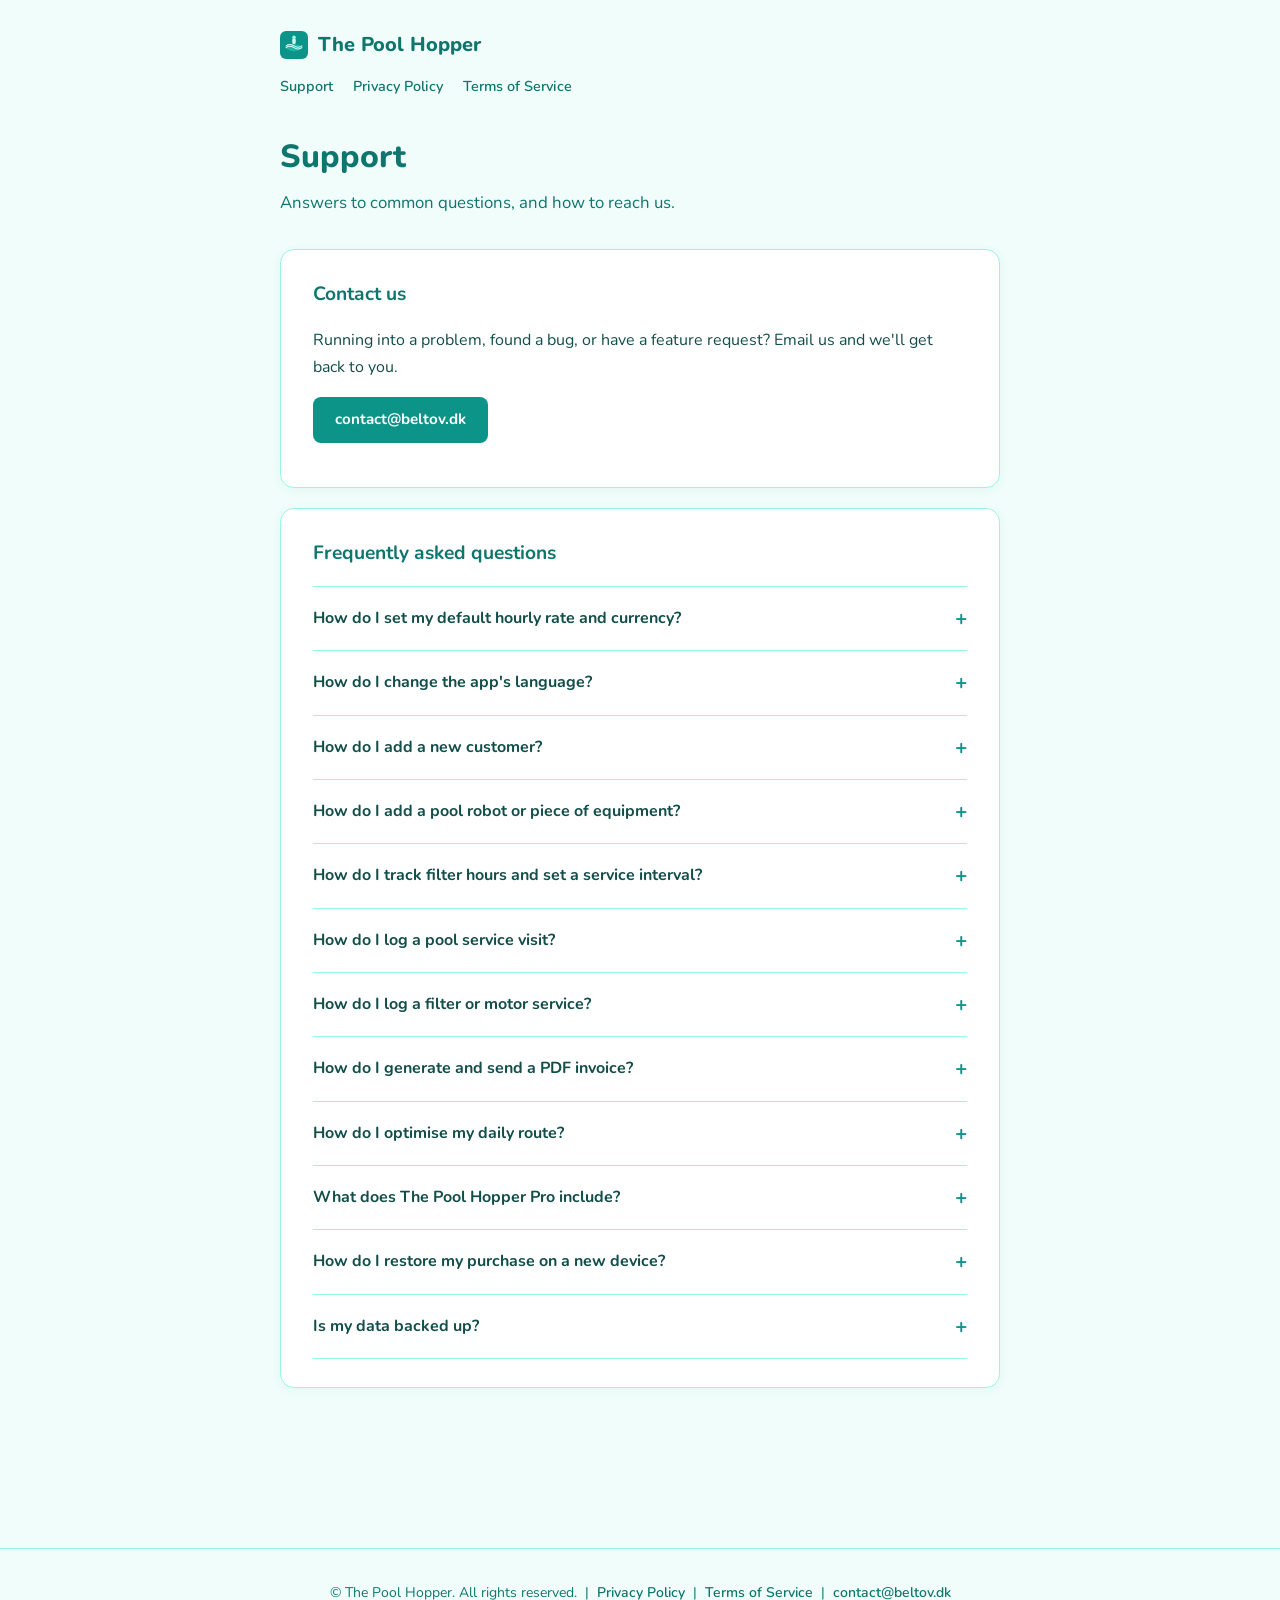
==== support/index.html @ 52fe0733 "refactor: restructure to match pane/yard hopper — subdirs for support/privacy/terms, shared style.cs" ====
<!doctype html>
<html lang="en">
<head>
  <meta charset="utf-8">
  <meta name="viewport" content="width=device-width, initial-scale=1">
  <title>Support — The Pool Hopper</title>
  <meta name="description" content="Get help with The Pool Hopper: contact us or browse frequently asked questions.">
  <link rel="preconnect" href="https://fonts.googleapis.com">
  <link rel="preconnect" href="https://fonts.gstatic.com" crossorigin>
  <link href="https://fonts.googleapis.com/css2?family=Nunito:wght@400;600;700;800&display=swap" rel="stylesheet">
  <link rel="stylesheet" href="../style.css">
</head>
<body>
<div class="wrap">

  <a class="brand" href="../">
    <svg width="28" height="28" viewBox="0 0 64 64" fill="none" xmlns="http://www.w3.org/2000/svg">
      <rect width="64" height="64" rx="14" fill="#0D9488"/>
      <ellipse cx="32" cy="38" rx="18" ry="8" fill="#2DD4BF" opacity="0.5"/>
      <path d="M14 34 Q22 28 32 34 Q42 40 50 34" stroke="#E0FEFA" stroke-width="2.5" fill="none" stroke-linecap="round"/>
      <path d="M14 38 Q22 32 32 38 Q42 44 50 38" stroke="#E0FEFA" stroke-width="2.5" fill="none" stroke-linecap="round"/>
      <rect x="28" y="16" width="8" height="14" rx="4" fill="#CCFBF1"/>
      <circle cx="32" cy="14" r="4" fill="#99F6E4"/>
    </svg>
    <span>The Pool Hopper</span>
  </a>

  <nav>
    <a href="./">Support</a>
    <a href="../privacy">Privacy Policy</a>
    <a href="../terms">Terms of Service</a>
  </nav>

  <h1>Support</h1>
  <p class="subtitle">Answers to common questions, and how to reach us.</p>

  <section>
    <div class="card">
      <h2>Contact us</h2>
      <p>Running into a problem, found a bug, or have a feature request? Email us and we'll get back to you.</p>
      <p><a class="button" href="mailto:contact@beltov.dk">contact@beltov.dk</a></p>
    </div>
  </section>

  <section>
    <div class="card">
      <h2>Frequently asked questions</h2>

      <details>
        <summary>How do I set my default hourly rate and currency?</summary>
        <p>Go to <strong>Settings</strong> and set your default hourly rate and preferred currency. These pre-fill every new job automatically, saving time in the field.</p>
      </details>

      <details>
        <summary>How do I change the app's language?</summary>
        <p>Go to <strong>Settings → Language</strong> and pick from the list, or choose "System default" to follow your device's language automatically.</p>
      </details>

      <details>
        <summary>How do I add a new customer?</summary>
        <p>Open <strong>New Job</strong>, tap the customer field, and choose "Add New Customer." You only need to do this once — they'll appear in every future job. For fuller details (address, email, phone, default rate) manage customers from the Invoices tab.</p>
      </details>

      <details>
        <summary>How do I add a pool robot or piece of equipment?</summary>
        <p>Go to the <strong>Equipment &amp; Maintenance</strong> tab and tap the + button. Add your pool vacuums, robotic cleaners, filter pumps, salt chlorine cells, and test kits. The Pool Hopper automatically tracks filter hours and motor hours as you log jobs, and alerts you when service is due.</p>
      </details>

      <details>
        <summary>How do I track filter hours and set a service interval?</summary>
        <p>When adding or editing equipment, set the <strong>Filter interval (hrs)</strong> field. Once the robot has run that many hours since its last filter replacement, the app shows a "Filter due" reminder on your dashboard and equipment card. After you log a <em>Filter Replacement</em> service event, the counter resets to zero automatically.</p>
      </details>

      <details>
        <summary>How do I log a pool service visit?</summary>
        <p>Tap <strong>New Job</strong>, select the customer and service date, choose the activities performed (chemical test, skim &amp; vacuum, shock, backwash, etc.), add the hours, and optionally attach before/after photos. Tap Save — the job is instantly available for invoicing.</p>
      </details>

      <details>
        <summary>How do I log a filter or motor service?</summary>
        <p>Go to <strong>Equipment &amp; Maintenance</strong>, find your robot, and tap <strong>Log Service</strong>. Select <em>Filter Replacement</em> (automatically resets filter hours) or the relevant task for your service. Add any parts used, the service date, and save.</p>
      </details>

      <details>
        <summary>How do I generate and send a PDF invoice?</summary>
        <p>Open the <strong>Invoices</strong> tab, create or find the invoice, then tap <strong>Export PDF</strong>. You can share it directly via email, AirDrop, or any app on your device.</p>
      </details>

      <details>
        <summary>How do I optimise my daily route?</summary>
        <p>In the <strong>Route</strong> tab, add your stops for the day and tap <strong>Optimise Route</strong> to reorder by shortest drive time. Each stop opens Maps navigation with one tap.</p>
      </details>

      <details>
        <summary>What does The Pool Hopper Pro include?</summary>
        <p>Pro unlocks unlimited jobs and customers, PDF invoice generation, route optimisation, equipment maintenance tracking with automatic hour resets, photo attachments, expense tracking, profit &amp; loss reports, and Household Cloud Sync across devices.</p>
      </details>

      <details>
        <summary>How do I restore my purchase on a new device?</summary>
        <p>Open the app, go to <strong>Settings → Restore Purchases</strong>. Make sure you're signed in with the same Apple ID used for the original purchase.</p>
      </details>

      <details>
        <summary>Is my data backed up?</summary>
        <p>All data is stored locally on your device (offline-first). Enable <strong>Household Cloud Sync</strong> (Pro feature) to sync across multiple devices. We also recommend enabling iCloud backup on your iPhone so your data is included in Apple's standard device backup.</p>
      </details>

    </div>
  </section>

</div>

<footer>
  &copy; The Pool Hopper. All rights reserved. &nbsp;|&nbsp;
  <a href="../privacy">Privacy Policy</a> &nbsp;|&nbsp;
  <a href="../terms">Terms of Service</a> &nbsp;|&nbsp;
  <a href="mailto:contact@beltov.dk">contact@beltov.dk</a>
</footer>

</body>
</html>
---- style.css ----
/* ─── The Pool Hopper — shared site styles ─── */
:root {
  --primary:      #0D9488;
  --primary-dark: #0F766E;
  --accent:       #2DD4BF;
  --bg:           #F0FDFA;
  --surface:      #FFFFFF;
  --text:         #134E4A;
  --text-muted:   #0F766E;
  --border:       #99F6E4;
}

*, *::before, *::after { box-sizing: border-box; }

body {
  font-family: 'Nunito', -apple-system, BlinkMacSystemFont, 'Segoe UI', sans-serif;
  background: var(--bg);
  color: var(--text);
  margin: 0;
  padding: 0;
  line-height: 1.7;
}

.wrap {
  max-width: 760px;
  margin: 0 auto;
  padding: 0 20px 80px;
}

/* ── Brand / nav ── */
.brand {
  display: inline-flex;
  align-items: center;
  gap: 10px;
  font-size: 20px;
  font-weight: 800;
  color: var(--primary-dark);
  text-decoration: none;
  padding: 28px 0 8px;
}
.brand svg { flex-shrink: 0; }

nav {
  margin: 4px 0 32px;
  font-size: 0.9rem;
}
nav a {
  margin-right: 16px;
  font-weight: 600;
  color: var(--text-muted);
  text-decoration: none;
}
nav a:hover { color: var(--primary-dark); text-decoration: underline; }

/* ── Typography ── */
h1 { font-size: 2rem; font-weight: 800; margin: 8px 0 4px; color: var(--primary-dark); }
h2 { font-size: 1.2rem; font-weight: 700; color: var(--primary-dark); margin-top: 0; }
h3 { font-size: 1rem; font-weight: 700; color: var(--primary-dark); }
.subtitle { color: var(--text-muted); margin: 0 0 32px; font-size: 1.05rem; }

a { color: var(--primary); text-decoration: none; }
a:hover { text-decoration: underline; }

/* ── Cards ── */
.card {
  background: var(--surface);
  border: 1px solid var(--border);
  border-radius: 14px;
  padding: 28px 32px;
  margin-bottom: 20px;
  box-shadow: 0 2px 10px rgba(13,148,136,.06);
}

section { margin-bottom: 4px; }

/* ── Button ── */
.button {
  display: inline-block;
  background: var(--primary);
  color: #fff !important;
  padding: 10px 22px;
  border-radius: 8px;
  font-weight: 700;
  text-decoration: none !important;
  font-size: 0.95rem;
  transition: background .15s;
}
.button:hover { background: var(--primary-dark); }

/* ── Details / FAQ ── */
details {
  border-top: 1px solid var(--border);
  padding: 14px 0;
}
details:last-child { border-bottom: 1px solid var(--border); }
summary {
  font-weight: 700;
  cursor: pointer;
  list-style: none;
  display: flex;
  justify-content: space-between;
  align-items: center;
  gap: 12px;
}
summary::-webkit-details-marker { display: none; }
summary::after { content: '+'; font-size: 1.3rem; color: var(--primary); flex-shrink: 0; }
details[open] summary::after { content: '−'; }
details p { margin: 10px 0 0; }

/* ── Feature grid (home) ── */
.features {
  display: grid;
  grid-template-columns: repeat(auto-fit, minmax(200px, 1fr));
  gap: 16px;
  margin-top: 8px;
}
.feature {
  background: var(--bg);
  border: 1px solid var(--border);
  border-radius: 10px;
  padding: 18px 20px;
}
.feature .icon { font-size: 1.6rem; margin-bottom: 6px; }
.feature h3 { margin: 0 0 4px; font-size: 0.95rem; }
.feature p { margin: 0; font-size: 0.88rem; color: var(--text-muted); }

/* ── Footer ── */
footer {
  text-align: center;
  padding: 32px 20px;
  color: var(--text-muted);
  font-size: 14px;
  border-top: 1px solid var(--border);
  margin-top: 60px;
}
footer a { color: var(--text-muted); font-weight: 600; }
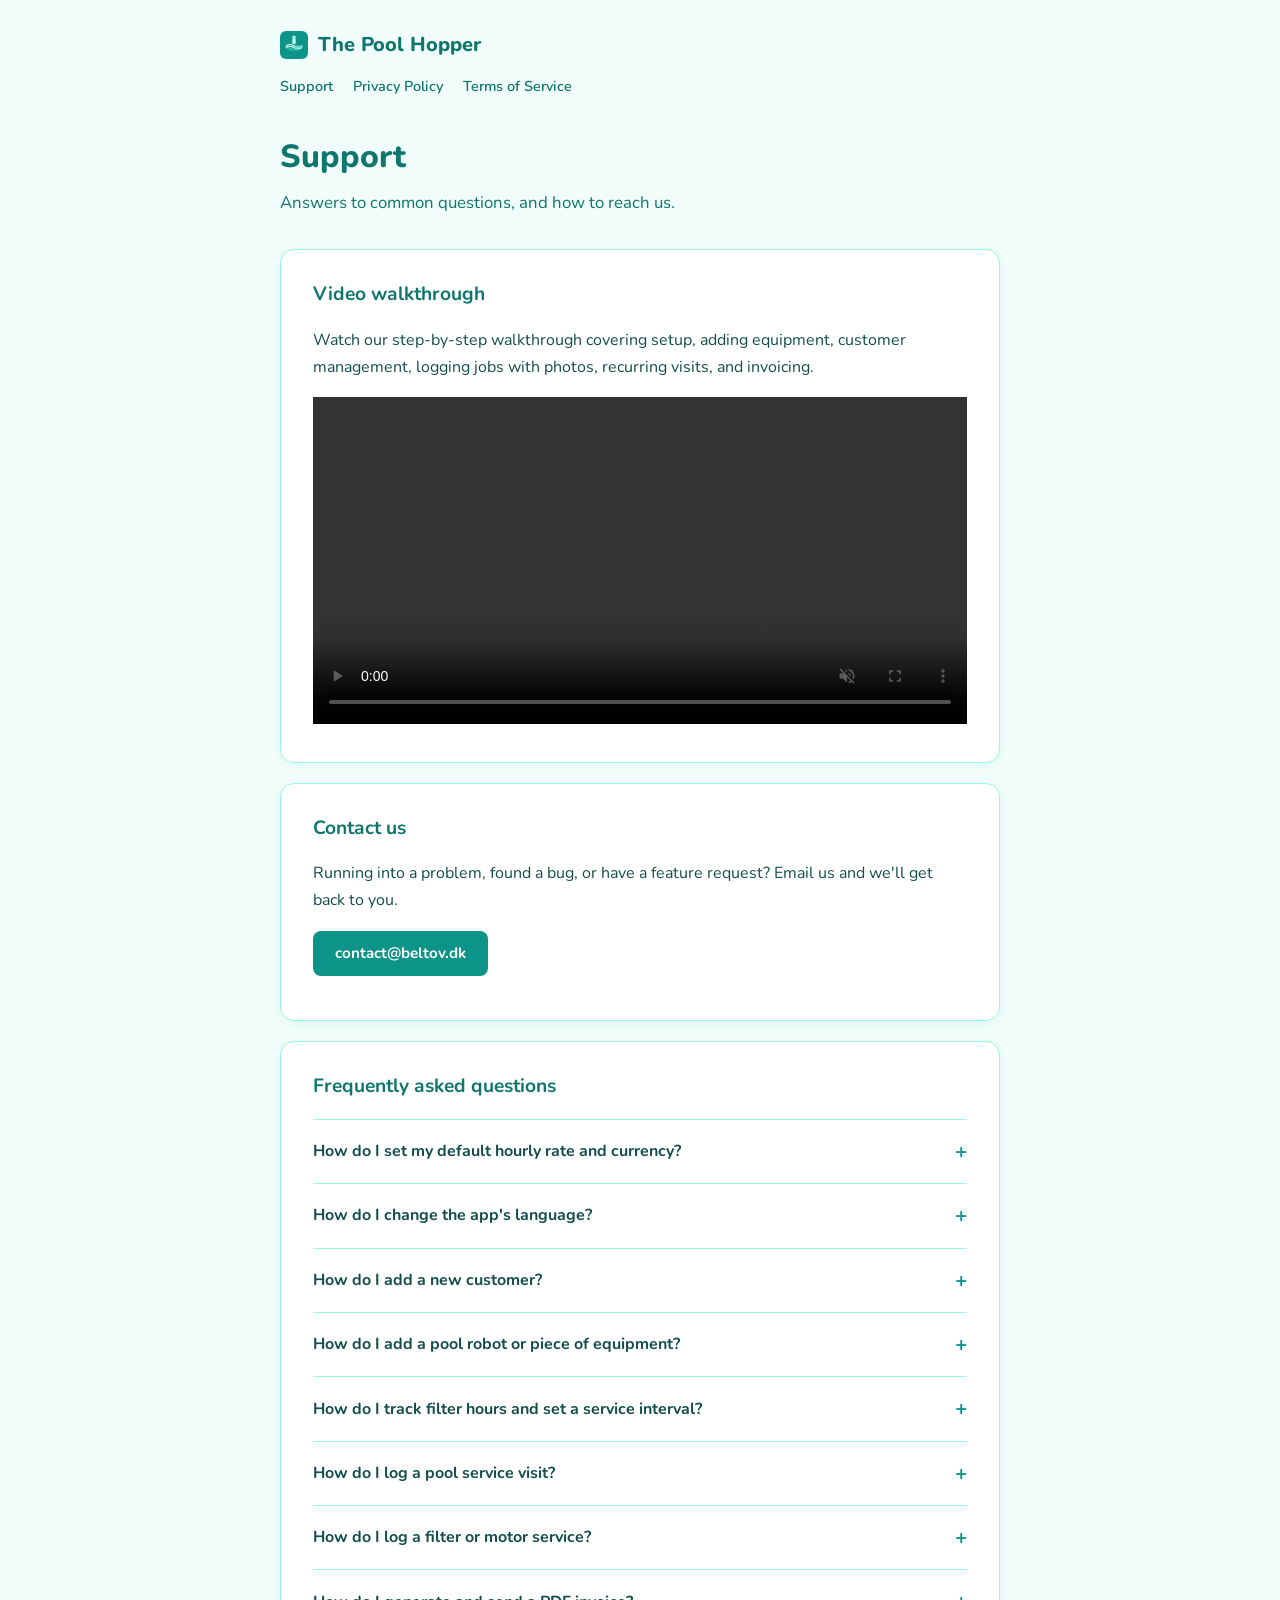
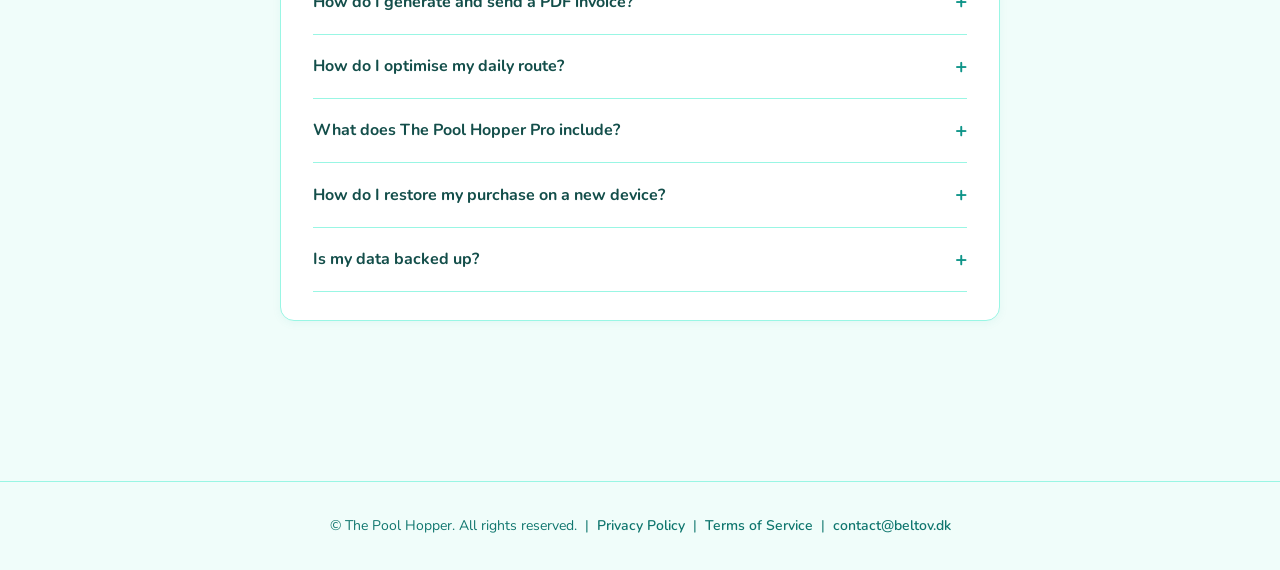
==== commit 61180f83: "feat: add video section to support page" ====
--- a/support/index.html
+++ b/support/index.html
@@ -33,6 +33,19 @@
 
   <h1>Support</h1>
   <p class="subtitle">Answers to common questions, and how to reach us.</p>
+
+  <section>
+    <div class="card">
+      <h2>Video walkthrough</h2>
+      <p>Watch our step-by-step walkthrough covering setup, adding equipment, customer management, logging jobs with photos, recurring visits, and invoicing.</p>
+      <div class="video-wrap">
+        <video controls muted preload="metadata" width="100%">
+          <source src="../assets/getting-started-walkthrough.mp4" type="video/mp4">
+          Your browser does not support the video tag.
+        </video>
+      </div>
+    </div>
+  </section>
 
   <section>
     <div class="card">
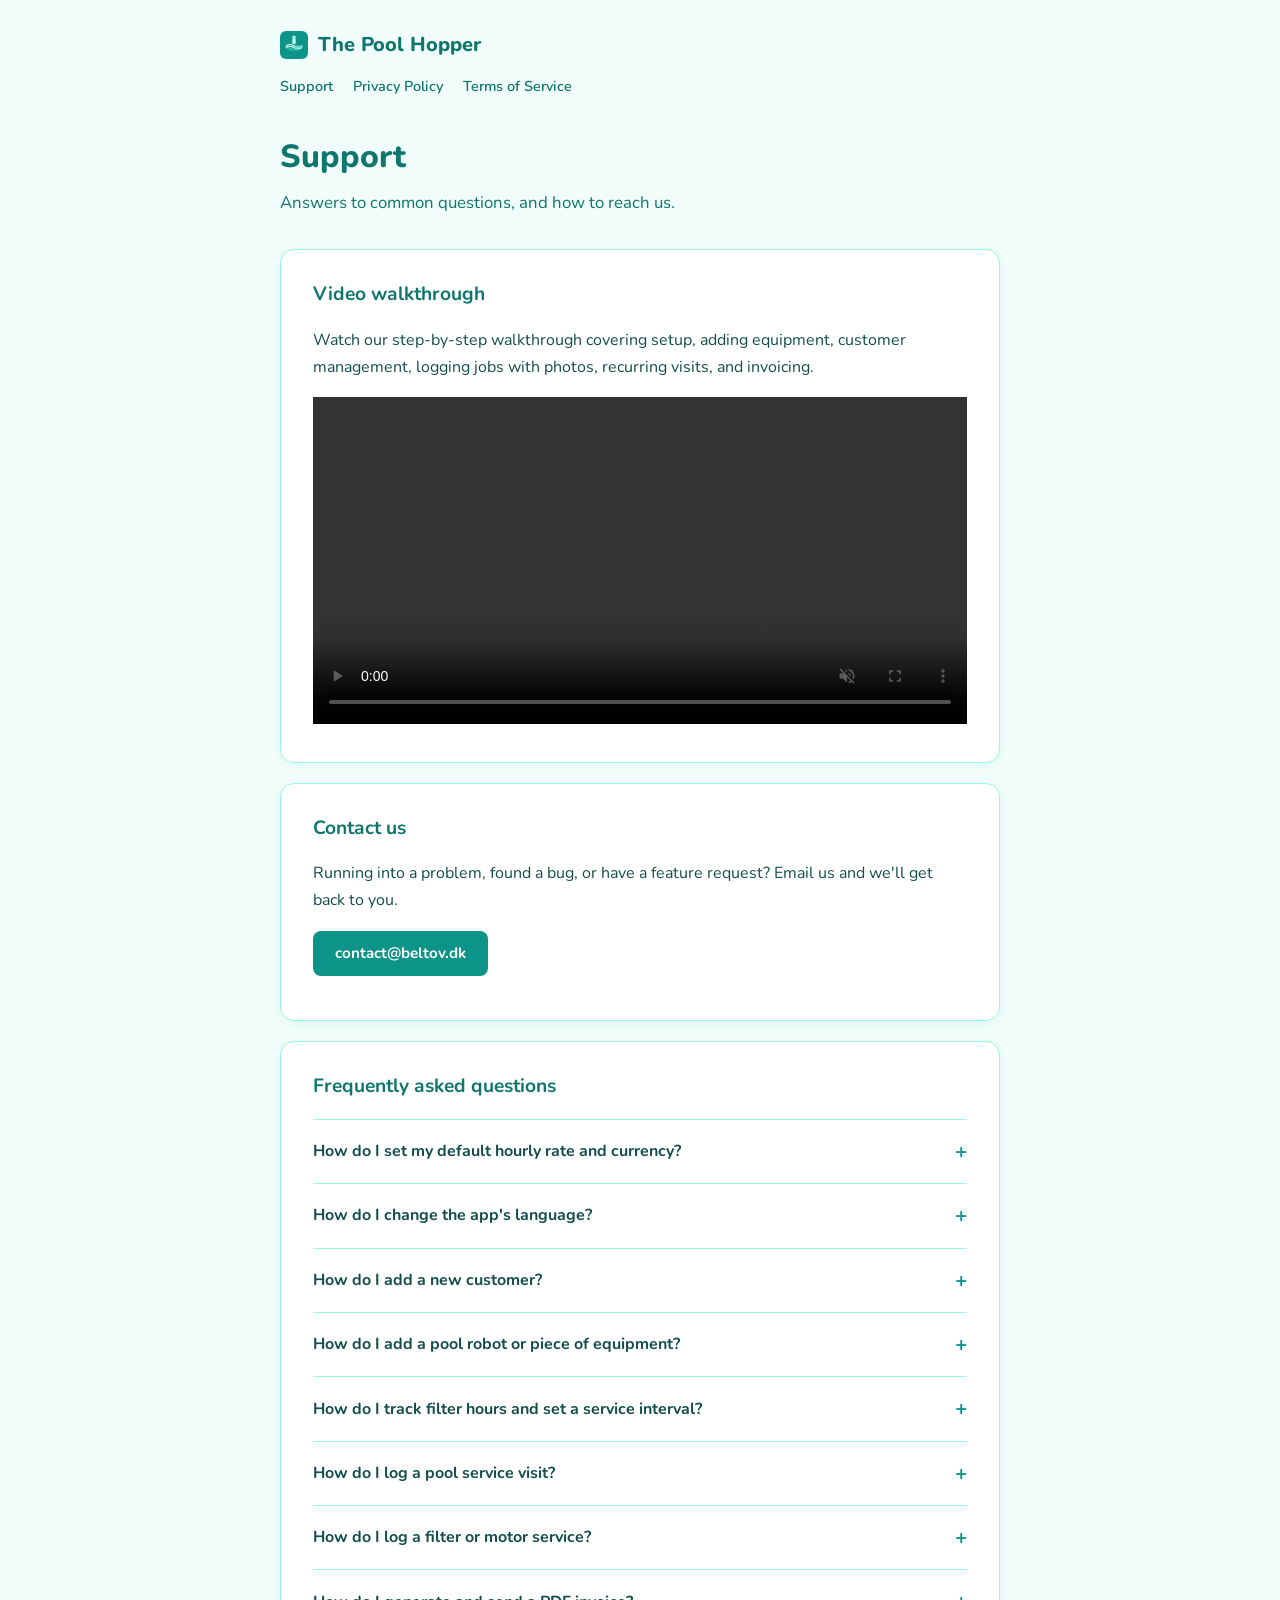
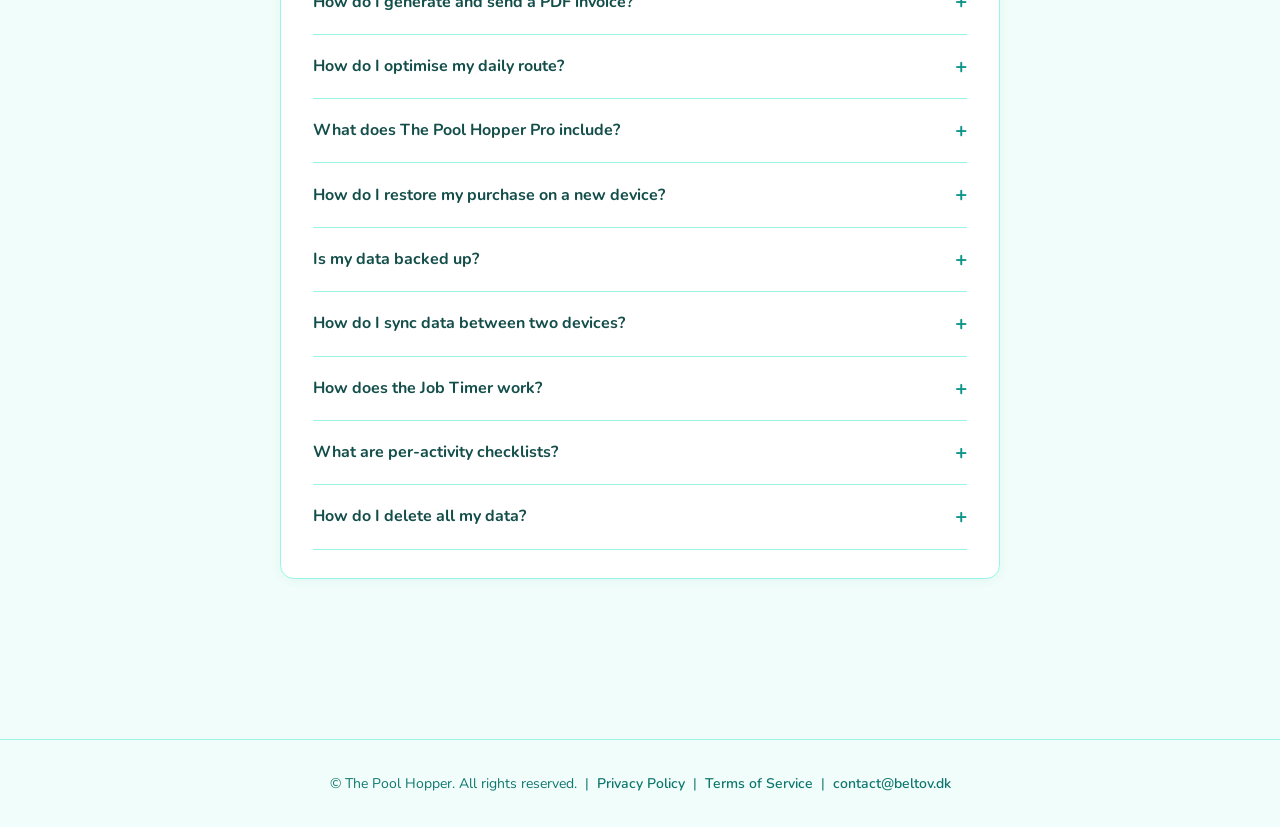
==== commit 4a3df5a0: "docs(support): document v1.2 Pro features, retire Household Cloud Sync copy Updates the FAQ to refle" ====
--- a/support/index.html
+++ b/support/index.html
@@ -101,12 +101,12 @@
 
       <details>
         <summary>How do I optimise my daily route?</summary>
-        <p>In the <strong>Route</strong> tab, add your stops for the day and tap <strong>Optimise Route</strong> to reorder by shortest drive time. Each stop opens Maps navigation with one tap.</p>
+        <p>On the <strong>Schedule</strong> tab, once a day has two or more jobs with a location saved, a <strong>Route order</strong> toggle appears for that day. Turn it on to reorder those jobs by shortest distance between them, with a number badge showing each stop's place in the sequence.</p>
       </details>
 
       <details>
         <summary>What does The Pool Hopper Pro include?</summary>
-        <p>Pro unlocks unlimited jobs and customers, PDF invoice generation, route optimisation, equipment maintenance tracking with automatic hour resets, photo attachments, expense tracking, profit &amp; loss reports, and Household Cloud Sync across devices.</p>
+        <p>Pro unlocks unlimited jobs and customers, PDF invoice generation, route optimisation, equipment maintenance tracking with automatic hour resets, photo attachments, expense tracking, profit &amp; loss reports, automatic backups, multi-device sync, a job timer, and per-activity checklists.</p>
       </details>
 
       <details>
@@ -116,7 +116,27 @@
 
       <details>
         <summary>Is my data backed up?</summary>
-        <p>All data is stored locally on your device (offline-first). Enable <strong>Household Cloud Sync</strong> (Pro feature) to sync across multiple devices. We also recommend enabling iCloud backup on your iPhone so your data is included in Apple's standard device backup.</p>
+        <p>All data is stored locally on your device (offline-first). Pro users can turn on <strong>Automatic Backups</strong> (Settings → Automatic backups) to create a dated backup file on a schedule you choose, which you can save to iCloud Drive. We also recommend enabling iCloud Backup on your iPhone so your data is included in Apple's standard device backup.</p>
+      </details>
+
+      <details>
+        <summary>How do I sync data between two devices?</summary>
+        <p>Go to <strong>Settings → Multi-device sync</strong> (Pro) and tap <strong>Save a sync file</strong>. Store it in iCloud Drive, Files, or any cloud-storage app, then open that same file from your other device's <strong>Settings → Multi-device sync → Load &amp; merge</strong>. The Pool Hopper merges the two devices' data automatically — whichever side has the newest change to a job, customer, invoice, expense, or piece of equipment wins, so nothing recent is lost. There's no account, password, or always-on server involved — it all travels through a file you control.</p>
+      </details>
+
+      <details>
+        <summary>How does the Job Timer work?</summary>
+        <p>Pro users can turn on the Job Timer in <strong>Settings → General settings</strong>. Tap Start Timer on the Dashboard when you begin a job — it keeps tracking even if you switch apps. Tap Stop and the elapsed time is rounded up to whichever increment you've set under "Round time to" (5, 10, or 15 minutes, or Off), then dropped straight into a new Job Entry ready to save.</p>
+      </details>
+
+      <details>
+        <summary>What are per-activity checklists?</summary>
+        <p>When you choose one or more activities for a job (chemical test, skim &amp; vacuum, shock, backwash, etc.), The Pool Hopper Pro automatically attaches a checklist of the typical steps for those activities to the Job Entry screen. Check items off as you complete them in the field — your progress is saved with the job.</p>
+      </details>
+
+      <details>
+        <summary>How do I delete all my data?</summary>
+        <p>Go to <strong>Settings → Data &amp; Privacy → Delete All Data</strong>. You'll be asked to confirm twice, since this can't be undone. It permanently removes every job, customer, invoice, expense, equipment record, and photo from this device — a sync file you've already saved elsewhere, or another device's own copy, is unaffected.</p>
       </details>
 
     </div>
